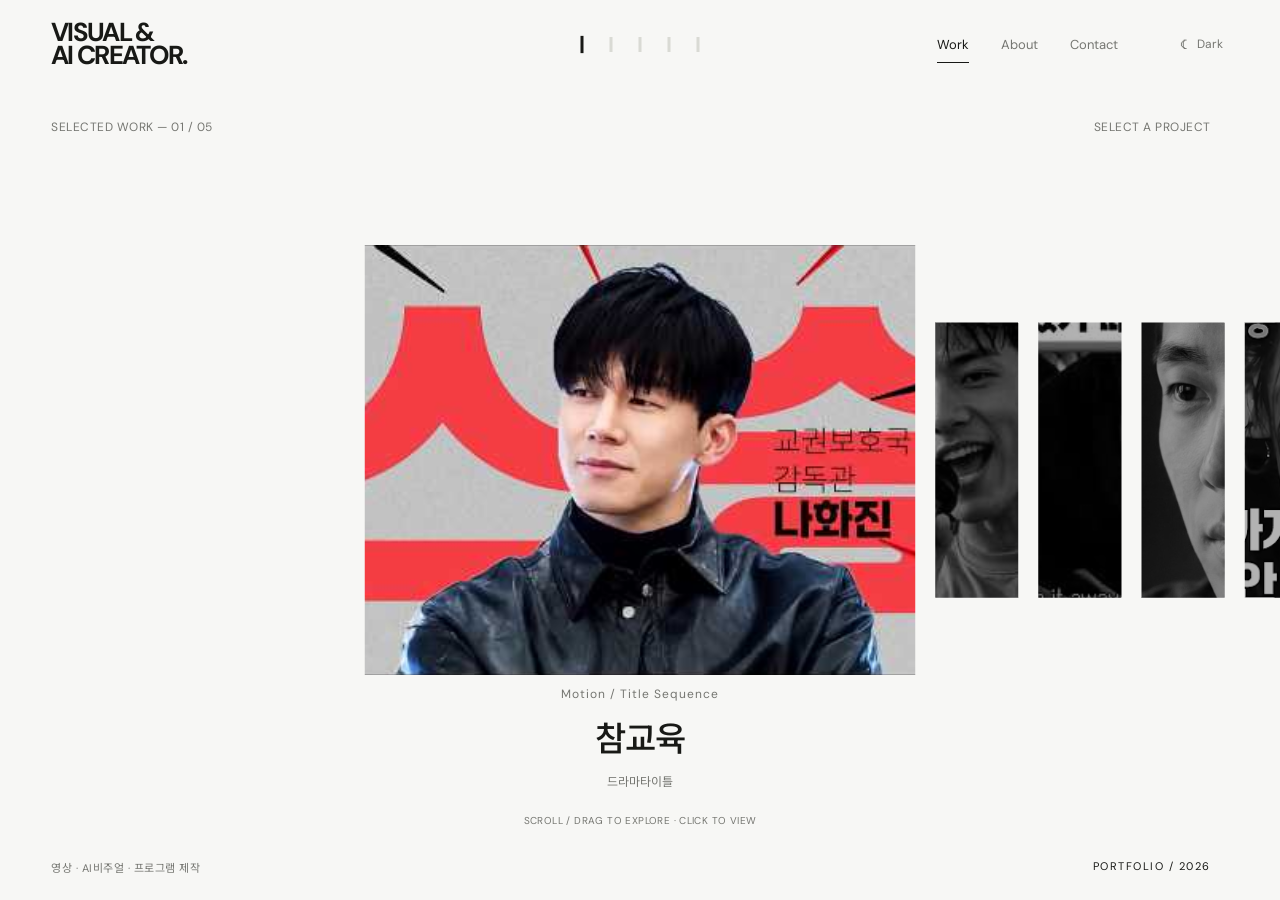
==== index.html @ 1cdb2bb6 "Play the updated story film after its two-line intro" ====
<!doctype html>
<html lang="ko">
<head><meta charset="UTF-8"><meta name="viewport" content="width=device-width,initial-scale=1"><meta name="theme-color" content="#f7f7f4"><meta name="description" content="EJ의 뮤직비디오, 드라마 타이틀, AI 홍보영상 포트폴리오."><title>EJ | Visual & AI Creator</title><link rel="stylesheet" href="style.css?v=parents-intro"></head>
<body>
<header><a class="logo" data-shine="VISUAL &amp;&#10;AI CREATOR." href="#hero" aria-label="EJ 포트폴리오 첫 화면">VISUAL &<br>AI CREATOR<span>.</span></a><div class="markers" role="group" aria-label="작품 선택"></div><nav><a href="#work" data-nav="work">Work</a><a href="#about" data-nav="about">About</a><a href="#contact" data-nav="contact">Contact</a><button id="theme" aria-label="다크 테마로 전환">☾ <span>Dark</span></button></nav></header>
<main id="main"></main>
<template id="gallery"><section class="gallery" aria-label="Selected work"><div class="gallery-top"><span id="counter"></span><span>SELECT A PROJECT</span></div><div class="rail" aria-label="프로젝트 갤러리"></div><div class="selection" aria-live="polite"><p id="category"></p><a id="project-title"></a><p id="subtitle"></p><span class="hint">SCROLL / DRAG TO EXPLORE · CLICK TO VIEW</span></div><div class="gallery-bottom"><span>영상 · AI비주얼 · 프로그램 제작</span><span>PORTFOLIO / 2026</span></div></section></template>
<footer><span>© 2026 EJ · All rights reserved.</span><a href="#hero">↑ TOP</a></footer>
<script src="app.js?v=parents-intro"></script></body></html>
---- style.css ----
@import url('https://fonts.googleapis.com/css2?family=DM+Sans:wght@400;500;600;700&family=Noto+Sans+KR:wght@400;500;600&display=swap');
:root{--bg:#f7f7f5;--fg:#181916;--muted:#757671;--line:#d9dad4;--panel:#edeee8}*{box-sizing:border-box}body{margin:0;background:var(--bg);color:var(--fg);font-family:'DM Sans','Noto Sans KR',sans-serif;font-size:14px;transition:background .3s,color .3s}body.dark{--bg:#11120f;--fg:#f3f3ee;--muted:#a1a29a;--line:#393a33;--panel:#20221c}a{color:inherit;text-decoration:none}button{font:inherit;color:inherit;cursor:pointer}button:focus-visible,a:focus-visible,summary:focus-visible{outline:2px solid var(--fg);outline-offset:6px}header{height:88px;padding:20px 4%;display:flex;align-items:center;justify-content:space-between;position:relative;z-index:10}.logo{font-size:26px;line-height:.89;font-weight:700;letter-spacing:-1.7px;white-space:nowrap}.markers{position:absolute;left:50%;transform:translateX(-50%);display:flex;gap:26px}.markers button{width:3px;height:15px;background:var(--line);border:0;padding:0;transition:background .3s,transform .3s}.markers button.active{background:var(--fg);transform:scaleY(1.15)}nav{display:flex;align-items:center;gap:32px;color:var(--muted);font-size:13px}nav a{padding:10px 0;position:relative}nav a.active{color:var(--fg)}nav a.active:after{content:'';position:absolute;bottom:0;left:0;right:0;height:1px;background:var(--fg)}#theme{background:none;border:0;margin-left:24px;font-size:15px;display:flex;gap:9px;align-items:center}#theme span{font-size:12px}.gallery{height:calc(100svh - 88px);min-height:650px;position:relative;overflow:hidden}.gallery-top,.gallery-bottom{position:absolute;left:4%;right:5.4%;display:flex;justify-content:space-between;font-size:12px;letter-spacing:.5px;color:var(--muted)}.gallery-top{top:31px}.gallery-bottom{bottom:25px;font-size:11px}.gallery-bottom span:last-child{color:var(--fg);letter-spacing:1.5px}.rail{position:absolute;top:50%;transform:translateY(-65%);left:0;right:0;height:min(42vw,430px)}.piece{position:absolute;border:0;padding:0;background:#222;top:0;height:100%;width:46vw;left:50%;transform:translateX(-50%);transition:width .75s cubic-bezier(.2,.7,.2,1),left .75s cubic-bezier(.2,.7,.2,1),height .75s,top .75s,filter .5s;overflow:hidden;isolation:isolate}.piece:not(.selected){width:6.5vw;height:60%;top:20%;filter:grayscale(1);cursor:pointer}.piece:hover{filter:grayscale(0)}.art{height:100%;width:100%;position:relative;display:grid;place-items:center;color:white;overflow:hidden}.art:after{content:'';position:absolute;inset:0;opacity:.13;background-image:url("data:image/svg+xml,%3Csvg viewBox='0 0 180 180' xmlns='http://www.w3.org/2000/svg'%3E%3Cfilter id='n'%3E%3CfeTurbulence type='fractalNoise' baseFrequency='.8' numOctaves='3' stitchTiles='stitch'/%3E%3C/filter%3E%3Cpath fill='%23fff' filter='url(%23n)' opacity='.6' d='M0 0h180v180H0z'/%3E%3C/svg%3E");pointer-events:none}.music{background:radial-gradient(ellipse at 50% 110%,#a54035 0,transparent 50%),linear-gradient(135deg,#101423,#292249 60%,#10121b)}.music:before{content:'';width:45%;height:140%;border-radius:50%;position:absolute;background:linear-gradient(90deg,transparent,#d47d78,transparent);filter:blur(30px);transform:rotate(35deg);opacity:.5}.art-type{text-align:center;position:relative;z-index:1;white-space:nowrap}.art-type strong{display:block;font-size:clamp(32px,5.7vw,100px);line-height:1;letter-spacing:-.06em;font-weight:500}.art-type small{display:block;margin-top:18px;font-size:10px;letter-spacing:5px}.drama{background:radial-gradient(ellipse at 50% 30%,#7c8582 0,#263a3d 32%,#0b2025 75%)}.drama:before{content:'';position:absolute;inset:12% 28%;border:1px solid #c7c9a3;transform:rotate(-12deg);box-shadow:0 0 80px #d8d1a22a}.drama strong{font-family:serif;letter-spacing:.12em;font-weight:400}.ai{background:radial-gradient(ellipse at 48% 45%,#b8c6b4,transparent 55%),#637766}.ai:before{content:'';height:62%;width:32%;border:1px solid #e9edde;border-radius:50%;position:absolute;transform:rotate(35deg);box-shadow:0 0 70px #e2efca99,inset 0 0 50px #e0eed477}.ai strong{font-weight:400;letter-spacing:-.07em}.demo{position:absolute;bottom:14px;left:18px;z-index:2;font-size:9px;letter-spacing:1.5px;color:#ffffffa6;white-space:nowrap}.piece:not(.selected) .demo{display:none}.selection{position:absolute;bottom:73px;left:20%;right:20%;text-align:center}.selection p{color:var(--muted);font-size:12px;margin:10px 0}#category{letter-spacing:1px}#project-title{font-size:34px;font-weight:500;letter-spacing:-1.3px;display:inline-block}#project-title:hover{opacity:.65}.hint{display:block;font-size:10px;letter-spacing:.4px;color:var(--muted);margin-top:24px}footer{display:none;justify-content:space-between;padding:28px 4%;border-top:1px solid var(--line);color:var(--muted);font-size:11px}body.inner footer{display:flex}.toolbar{display:flex;justify-content:space-between;margin:44px 4% 0;color:var(--muted);font-size:12px}.page{padding:65px 4% 100px;max-width:1600px;margin:auto}.page h1{font-size:64px;letter-spacing:-3px;font-weight:500;margin:0 0 60px}.about-grid{display:grid;grid-template-columns:42% 1fr;gap:9%;align-items:start}.portrait{border-radius:28px;aspect-ratio:1/1;background:var(--panel);display:flex;flex-direction:column;justify-content:space-between;padding:30px;overflow:hidden}.monogram{font-size:clamp(130px,23vw,340px);letter-spacing:-.1em;line-height:1;color:var(--muted);font-weight:500;align-self:center}.portrait a{display:flex;justify-content:space-between;font-size:12px}.about-copy h2{font-size:30px;margin:0 0 18px}.eyebrow{font-size:11px;letter-spacing:1px;color:var(--muted)}.about-copy p{line-height:2.2;color:var(--muted);margin:30px 0}.capabilities{margin-top:80px}.capabilities h2{font-size:24px;font-weight:500}.capability{display:grid;grid-template-columns:1fr 1.3fr;padding:26px 0;border-top:1px solid var(--line);gap:20px}.capability h3{margin:0;font-weight:500}.capability p{margin:0;color:var(--muted);line-height:1.9}.contact-page{min-height:calc(100svh - 220px)}.contact-head{font-size:clamp(50px,9vw,140px);letter-spacing:-.06em;font-weight:500;line-height:1.03;margin:50px 0 35px}.contact-note{max-width:540px;color:var(--muted);line-height:2}.contact-status{margin-top:55px;border-top:1px solid var(--line);padding-top:25px;display:flex;justify-content:space-between;max-width:800px}.contact-status span{color:var(--muted)}.detail-heading{display:flex;justify-content:space-between;align-items:end;gap:20px;margin-bottom:35px}.detail-heading h1{margin:15px 0 0;font-size:52px}.detail-art{aspect-ratio:16/9;max-height:680px}.detail-note{padding:20px 0;color:var(--muted);font-size:12px;border-bottom:1px solid var(--line)}.overview{display:grid;grid-template-columns:1fr 2fr;margin-top:55px;gap:30px}.overview h2{font-weight:500;margin:0}.overview p{margin:0;line-height:2;color:var(--muted)}@media(min-height:950px){.rail{height:min(45vw,560px)}.selection{bottom:100px}}@media(max-width:700px){header{height:90px;padding:22px 6%;align-items:start}.logo{font-size:21px}.markers{top:98px;gap:23px}nav{gap:18px;font-size:12px}#theme{margin-left:0}#theme span{display:none}.gallery{height:calc(100svh - 90px);min-height:590px}.gallery-top{top:40px;left:6%;right:6%;font-size:9px}.rail{height:64vw;top:45%;transform:translateY(-50%)}.piece{width:68vw}.piece:not(.selected){width:7vw}.art-type strong{font-size:9vw}.art-type small{font-size:7px;letter-spacing:3px}.demo{font-size:7px;left:10px;bottom:10px}.selection{left:8%;right:8%;bottom:95px}#project-title{font-size:29px}.selection p{font-size:11px}.hint{font-size:8px;margin-top:22px}.gallery-bottom{left:6%;right:6%;bottom:28px;font-size:8px;gap:20px}.gallery-bottom span:first-child{max-width:180px}.page{padding:55px 6% 70px}.page h1{font-size:48px;margin-bottom:35px}.toolbar{margin:45px 6% 0}.about-grid{grid-template-columns:1fr;gap:40px}.portrait{max-width:440px}.monogram{font-size:60vw}.capability,.overview{grid-template-columns:1fr}.detail-heading{display:block}.detail-heading h1{font-size:37px;margin-bottom:20px}.detail-art{aspect-ratio:4/3}.contact-status{flex-direction:column;gap:15px}.contact-head{margin-top:35px}.markers button{height:11px}}
@media(prefers-reduced-motion:reduce){*{transition:none!important;scroll-behavior:auto!important}}


.video-cover img{width:100%;height:100%;object-fit:cover;pointer-events:none}.play-badge{position:absolute;inset:0;display:grid;place-items:center;color:white;font-size:34px;text-shadow:0 2px 20px #000;opacity:0;transition:opacity .2s}.selected:hover .play-badge{opacity:1}.video-player{aspect-ratio:16/9;background:#000}.video-player iframe{width:100%;height:100%;border:0}.detail-note{display:flex;justify-content:space-between;gap:20px;flex-wrap:wrap}.detail-note a{color:var(--fg)}.selection #project-title{max-width:100%;font-size:clamp(22px,3vw,34px)}
.rail{top:auto;bottom:225px;transform:none;height:min(42vw,430px,calc(100svh - 380px))}@media(max-width:700px){.rail{top:45%;bottom:auto;height:64vw;transform:translateY(-50%)}}

.video-player.vertical{aspect-ratio:9/16;width:min(100%,390px);margin-inline:auto}.video-player.vertical iframe{display:block}

.project-description{white-space:pre-line}

.cinema-page{padding-top:28px}.cinema-stage{position:relative;height:min(72svh,760px);min-height:330px;overflow:hidden;background:var(--panel);isolation:isolate}.cinema-stage .video-player{height:100%;width:100%;aspect-ratio:auto}.cinema-stage .video-player.vertical{width:auto;aspect-ratio:9/16;max-width:100%}.cinema-stage iframe{display:block}.project-intro{position:absolute;inset:0;background:var(--bg);z-index:2;display:flex;flex-direction:column;justify-content:space-between;padding:20px 1%;transition:clip-path .3s cubic-bezier(.76,0,.24,1),visibility .3s;clip-path:inset(0 0 0 0)}.project-intro.leaving{clip-path:inset(0 0 100% 0);pointer-events:none;visibility:hidden}.intro-top,.intro-bottom{display:flex;justify-content:space-between;align-items:center;gap:20px;font-size:11px;letter-spacing:1px;color:var(--muted)}.intro-skip{background:none;border:0;border-bottom:1px solid var(--line);padding:8px 0;font-size:11px}.intro-title{margin:auto 0;line-height:1.05;letter-spacing:-.07em;font-weight:700;animation:intro-title-settle 1.05s cubic-bezier(.2,.7,.2,1) both}.intro-line{display:flex;white-space:nowrap}.intro-line:nth-child(even){justify-content:flex-end}.intro-mask{display:inline-block;overflow:hidden;vertical-align:bottom;padding-bottom:.13em;margin-bottom:-.13em}.intro-letter{display:inline-block;transform-origin:bottom left;animation:intro-letter .425s cubic-bezier(.16,1,.3,1) both;animation-delay:calc(var(--i)*17.5ms)}.intro-drama-title .intro-title{font-size:clamp(90px,22vw,330px);letter-spacing:-.09em}.intro-ai-film .intro-title{font-size:clamp(65px,12vw,180px)}.intro-music-video .intro-title{font-size:clamp(44px,9vw,130px)}.intro-drama-title .intro-line{justify-content:center}.cinema-controls{display:flex;justify-content:space-between;align-items:center;gap:20px;margin-top:24px;font-size:12px;color:var(--muted)}.cinema-controls button{background:none;border:0;border-bottom:1px solid var(--muted);padding:10px 0}.cinema-controls span{font-size:10px}.cinema-page .overview{scroll-margin-top:40px;margin-top:75px}.cinema-page .detail-note{margin-top:16px;font-size:10px}.cinema-stage:has(.project-intro:not(.leaving)) .video-player{visibility:hidden}@keyframes intro-letter{from{transform:translateY(125%) rotate(8deg);opacity:0;filter:blur(5px)}to{transform:translateY(0) rotate(0);opacity:1;filter:blur(0)}}@keyframes intro-title-settle{from{transform:scale(1.06)}to{transform:scale(1)}}@media(max-width:700px){.cinema-page{padding-top:22px}.cinema-stage{height:65svh;min-height:340px}.intro-top,.intro-bottom{font-size:9px;letter-spacing:.5px}.intro-music-video .intro-title{font-size:clamp(32px,8.8vw,62px)}.intro-ai-film .intro-title{font-size:clamp(42px,12vw,80px)}.intro-drama-title .intro-title{font-size:clamp(70px,23vw,160px)}.cinema-controls{flex-wrap:wrap;gap:12px}.cinema-controls span{width:100%;text-align:right}.cinema-page .overview{margin-top:45px}}@media(prefers-reduced-motion:reduce){.intro-title,.intro-letter{animation:none}.project-intro{transition:none}.cinema-stage .video-player{visibility:visible!important}}

.portrait.profile-portrait{position:relative;padding:0;isolation:isolate;background:#191b18}.profile-video{position:absolute;inset:0;width:100%;height:100%;object-fit:cover}.profile-portrait>a{position:absolute;bottom:0;left:0;right:0;padding:52px 25px 24px;color:#fff;background:linear-gradient(transparent,#0009);z-index:1}.profile-video-control{position:absolute;top:18px;right:18px;z-index:2;width:38px;height:38px;border:1px solid #ffffff70;border-radius:50%;background:#0006;color:white;font-size:13px;backdrop-filter:blur(8px)}.profile-fields{letter-spacing:0;text-transform:none;line-height:1.9;font-size:12px}
.intro-drama-title{transition-duration:.2s,.2s}.intro-drama-title .intro-letter{animation-duration:.3s;animation-delay:calc(var(--i)*12ms)}.intro-drama-title .intro-title{animation-duration:.65s}

.rail{perspective:1000px;touch-action:pan-y;user-select:none;cursor:grab;overflow:visible}.rail.is-dragging{cursor:grabbing}.rail .piece,.rail .piece:not(.selected){width:var(--card-width);height:100%;top:0;left:50%;margin-left:calc(var(--card-width)*-.5);transform:translate3d(0,0,0);transition:none;will-change:transform,clip-path;backface-visibility:hidden;clip-path:inset(18% 40%);cursor:inherit}.rail.is-ready .piece{transition:transform .9s cubic-bezier(.16,1,.3,1),clip-path 1s cubic-bezier(.16,1,.3,1),filter .5s}.rail.is-dragging .piece{transition:none!important}.rail .piece.selected{cursor:pointer}.rail .piece .art,.rail .piece .video-cover img{pointer-events:none}.rail .piece .video-cover img{user-select:none;-webkit-user-drag:none}.selection #category,.selection #subtitle,.selection #project-title{animation:gallery-caption-in .5s ease-out both}@keyframes gallery-caption-in{from{opacity:0;transform:translateY(5px)}to{opacity:1;transform:translateY(0)}}@media(prefers-reduced-motion:reduce){.rail.is-ready .piece{transition:none}.selection #category,.selection #subtitle,.selection #project-title{animation:none}}

.rail .gallery-surface{position:absolute;inset:0;width:100%;height:100%;pointer-events:none;z-index:30}.rail.surface-ready .piece{opacity:0}.rail.is-ready .piece{transition:none!important}.rail .piece,.rail .piece:not(.selected){height:calc(var(--card-width)*.5625);top:50%;margin-top:calc(var(--card-width)*-.28125)}
.rail .gallery-surface{top:-80px;bottom:auto;height:calc(100% + 160px)}

.logo{position:relative;width:max-content;max-width:100%}
.logo::after {
    content: attr(data-shine); position: absolute; inset: 0; white-space: pre;
    pointer-events: none; color: transparent;
    background: linear-gradient(110deg, #a6a6a0 0%, #777771 32%, #ffffff 50%, #b5b5b0 68%, #f2f2ef 100%);
    -webkit-background-clip: text; background-clip: text;
    opacity: 0; clip-path: polygon(-60% 0, -30% 0, -60% 100%, -90% 100%);
}
body:not(.dark) .logo::after {
    --shine-reduced-opacity: .95;
    --shine-animation: logo-shine-light;
    background-image: linear-gradient(110deg, #c7c7bf 0%, #f7f7f5 35%, #ffffff 55%, #c7c7bf 100%);
}
@keyframes logo-shine {
    from { clip-path: polygon(-60% 0, -30% 0, -60% 100%, -90% 100%); }
    to { clip-path: polygon(190% 0, 220% 0, 190% 100%, 160% 100%); }
}
@keyframes logo-shine-light {
    from { clip-path: polygon(-75% 0, -20% 0, -50% 100%, -105% 100%); }
    to { clip-path: polygon(170% 0, 225% 0, 195% 100%, 140% 100%); }
}
.logo:focus-visible::after { opacity: 1; animation: var(--shine-animation, logo-shine) 1s linear both; }
@media (hover: hover) and (pointer: fine) {
    .logo:hover::after { opacity: 1; animation: var(--shine-animation, logo-shine) 1s linear both; }
}
@media (prefers-reduced-motion: reduce) {
    /* The glint changes ink color while the letters remain stationary. */
    .logo::after { animation-duration: 1s !important; }
    .logo:focus-visible::after { opacity: var(--shine-reduced-opacity, .35); }
}
@media (hover: hover) and (pointer: fine) and (prefers-reduced-motion: reduce) {
    .logo:hover::after { opacity: var(--shine-reduced-opacity, .35); }
}

.youtube-cover{position:relative;display:grid;place-items:center;width:100%;height:100%;background:#000}
.youtube-cover img{position:absolute;width:100%;height:100%;object-fit:contain}
.youtube-cover span{position:relative;padding:14px 20px;border-radius:4px;background:#181916;color:#fff}
.youtube-cover:hover span,.youtube-cover:focus-visible span{background:#333}
.youtube-cover:focus-visible{outline:2px solid #fff;outline-offset:-4px}

.intro-choose-me-ep1 .intro-title{padding-inline:4%}
.intro-choose-me-ep1 .intro-line:last-child{letter-spacing:normal}
.intro-choose-me-ep1 .intro-line:last-child .intro-mask{overflow:visible}

.intro-i-had-parents-too .intro-title{padding-inline:4%;font-size:clamp(20px,7.3vw,112px);letter-spacing:normal}
.intro-i-had-parents-too .intro-mask{overflow:visible}
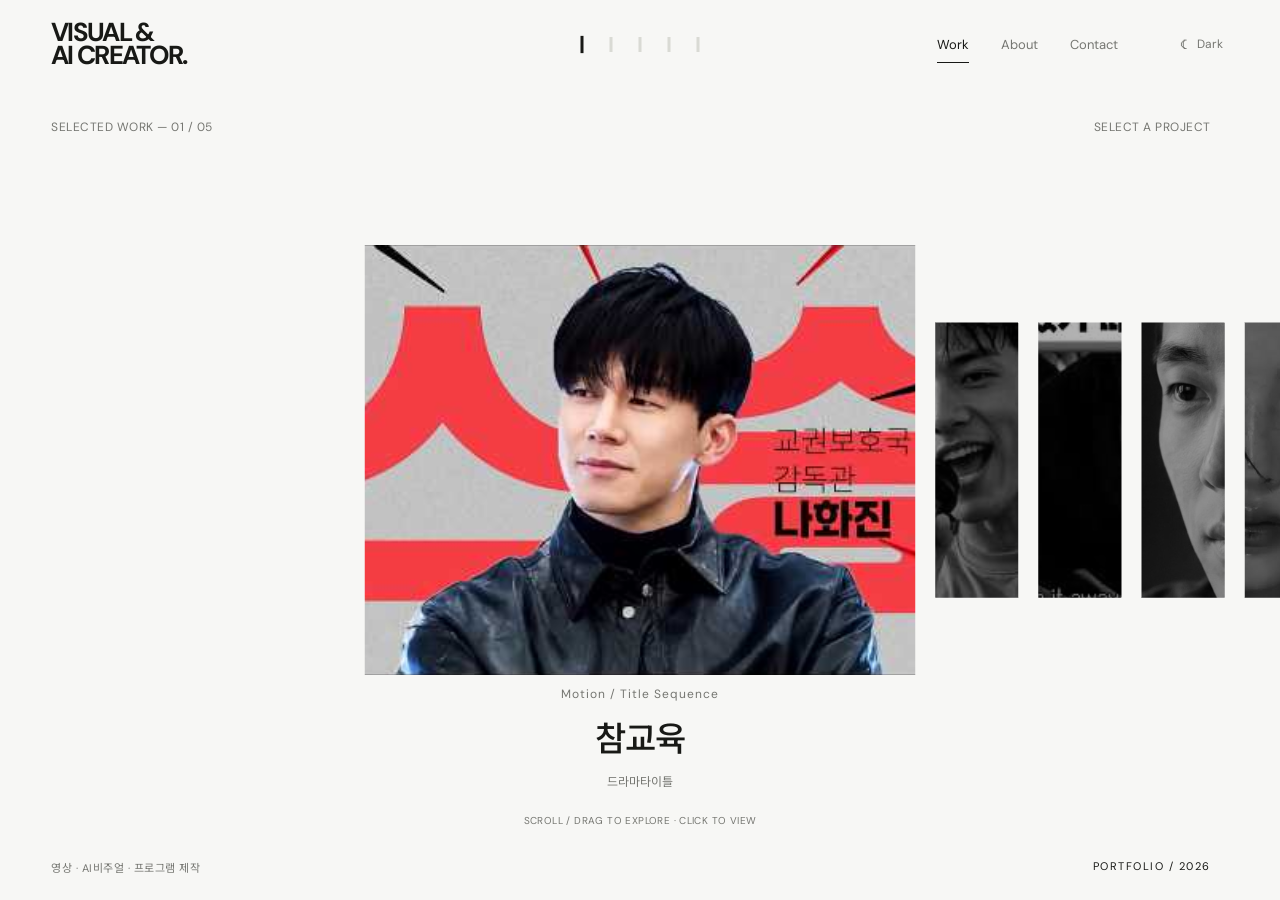
==== commit ba2a60d3: "Use the current YouTube thumbnail for Choose Me" ====
--- a/index.html
+++ b/index.html
@@ -1,9 +1,9 @@
 <!doctype html>
 <html lang="ko">
-<head><meta charset="UTF-8"><meta name="viewport" content="width=device-width,initial-scale=1"><meta name="theme-color" content="#f7f7f4"><meta name="description" content="EJ의 뮤직비디오, 드라마 타이틀, AI 홍보영상 포트폴리오."><title>EJ | Visual & AI Creator</title><link rel="stylesheet" href="style.css?v=parents-intro"></head>
+<head><meta charset="UTF-8"><meta name="viewport" content="width=device-width,initial-scale=1"><meta name="theme-color" content="#f7f7f4"><meta name="description" content="EJ의 뮤직비디오, 드라마 타이틀, AI 홍보영상 포트폴리오."><title>EJ | Visual & AI Creator</title><link rel="stylesheet" href="style.css?v=parents-single-line"></head>
 <body>
 <header><a class="logo" data-shine="VISUAL &amp;&#10;AI CREATOR." href="#hero" aria-label="EJ 포트폴리오 첫 화면">VISUAL &<br>AI CREATOR<span>.</span></a><div class="markers" role="group" aria-label="작품 선택"></div><nav><a href="#work" data-nav="work">Work</a><a href="#about" data-nav="about">About</a><a href="#contact" data-nav="contact">Contact</a><button id="theme" aria-label="다크 테마로 전환">☾ <span>Dark</span></button></nav></header>
 <main id="main"></main>
 <template id="gallery"><section class="gallery" aria-label="Selected work"><div class="gallery-top"><span id="counter"></span><span>SELECT A PROJECT</span></div><div class="rail" aria-label="프로젝트 갤러리"></div><div class="selection" aria-live="polite"><p id="category"></p><a id="project-title"></a><p id="subtitle"></p><span class="hint">SCROLL / DRAG TO EXPLORE · CLICK TO VIEW</span></div><div class="gallery-bottom"><span>영상 · AI비주얼 · 프로그램 제작</span><span>PORTFOLIO / 2026</span></div></section></template>
 <footer><span>© 2026 EJ · All rights reserved.</span><a href="#hero">↑ TOP</a></footer>
-<script src="app.js?v=parents-intro"></script></body></html>
+<script src="app.js?v=choose-me-thumbnail"></script></body></html>
--- a/style.css
+++ b/style.css
@@ -64,5 +64,7 @@
 .intro-choose-me-ep1 .intro-line:last-child{letter-spacing:normal}
 .intro-choose-me-ep1 .intro-line:last-child .intro-mask{overflow:visible}
 
-.intro-i-had-parents-too .intro-title{padding-inline:4%;font-size:clamp(20px,7.3vw,112px);letter-spacing:normal}
+.intro-i-had-parents-too{container-type:inline-size}
+.intro-i-had-parents-too .intro-title{padding-inline:4%;font-size:min(8.2cqw,136px);letter-spacing:normal}
+.intro-i-had-parents-too .intro-line{justify-content:center}
 .intro-i-had-parents-too .intro-mask{overflow:visible}
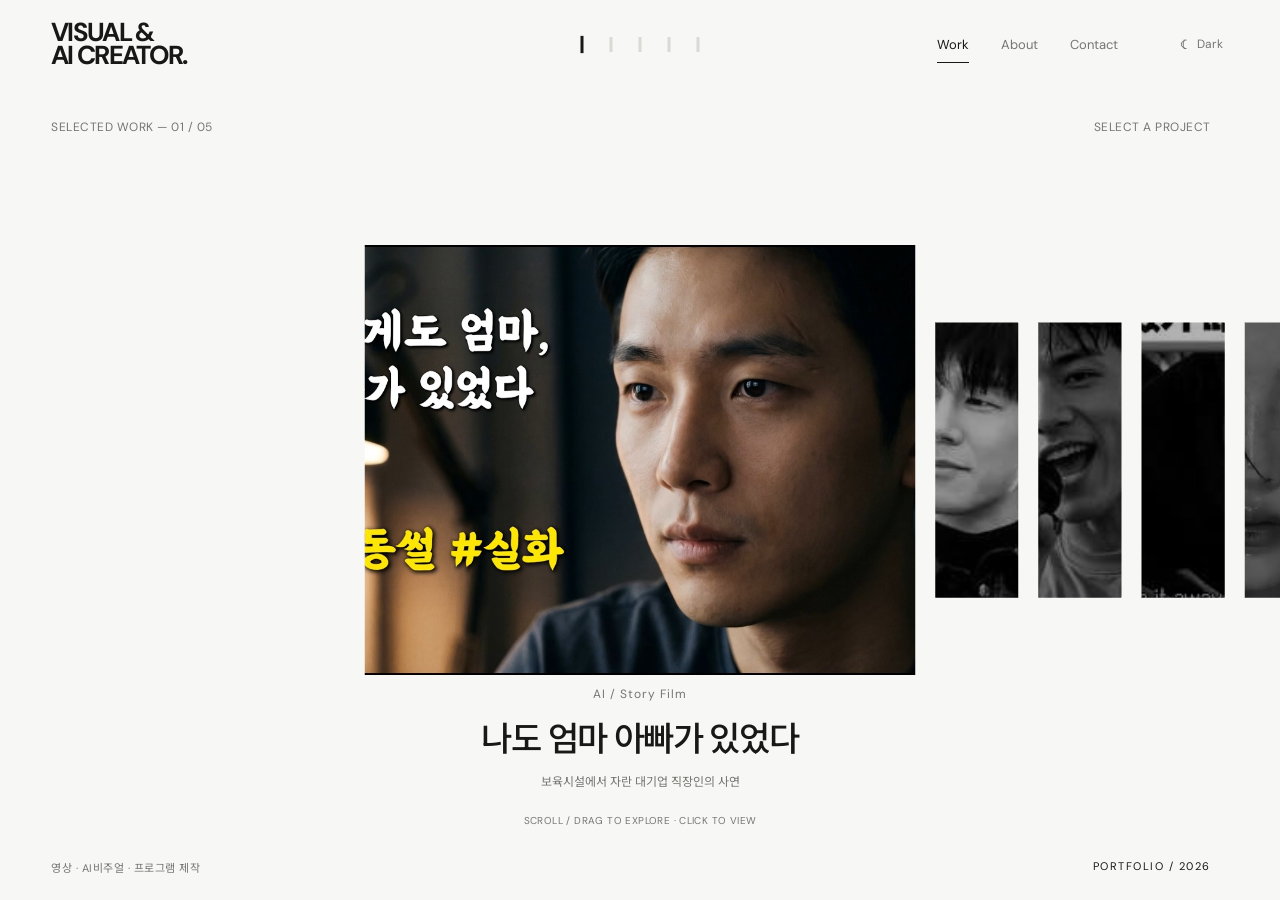
==== commit 1eaadf0b: "Show the story film first in the gallery" ====
--- a/index.html
+++ b/index.html
@@ -6,4 +6,4 @@
 <main id="main"></main>
 <template id="gallery"><section class="gallery" aria-label="Selected work"><div class="gallery-top"><span id="counter"></span><span>SELECT A PROJECT</span></div><div class="rail" aria-label="프로젝트 갤러리"></div><div class="selection" aria-live="polite"><p id="category"></p><a id="project-title"></a><p id="subtitle"></p><span class="hint">SCROLL / DRAG TO EXPLORE · CLICK TO VIEW</span></div><div class="gallery-bottom"><span>영상 · AI비주얼 · 프로그램 제작</span><span>PORTFOLIO / 2026</span></div></section></template>
 <footer><span>© 2026 EJ · All rights reserved.</span><a href="#hero">↑ TOP</a></footer>
-<script src="app.js?v=choose-me-thumbnail"></script></body></html>
+<script src="app.js?v=parents-first"></script></body></html>
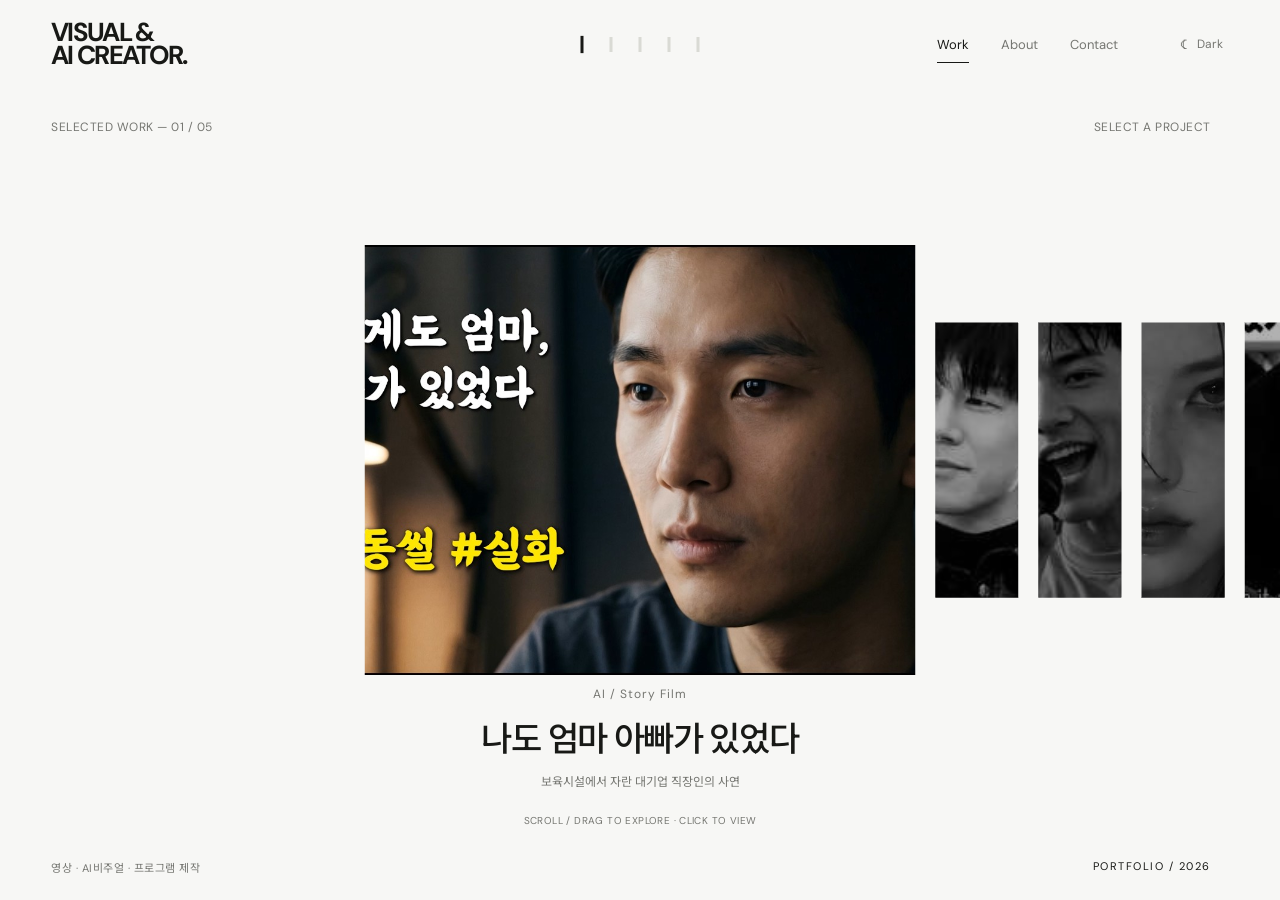
==== commit d49ce3da: "Move Choose Me to fourth in the gallery" ====
--- a/index.html
+++ b/index.html
@@ -6,4 +6,4 @@
 <main id="main"></main>
 <template id="gallery"><section class="gallery" aria-label="Selected work"><div class="gallery-top"><span id="counter"></span><span>SELECT A PROJECT</span></div><div class="rail" aria-label="프로젝트 갤러리"></div><div class="selection" aria-live="polite"><p id="category"></p><a id="project-title"></a><p id="subtitle"></p><span class="hint">SCROLL / DRAG TO EXPLORE · CLICK TO VIEW</span></div><div class="gallery-bottom"><span>영상 · AI비주얼 · 프로그램 제작</span><span>PORTFOLIO / 2026</span></div></section></template>
 <footer><span>© 2026 EJ · All rights reserved.</span><a href="#hero">↑ TOP</a></footer>
-<script src="app.js?v=parents-first"></script></body></html>
+<script src="app.js?v=nana-fourth"></script></body></html>
